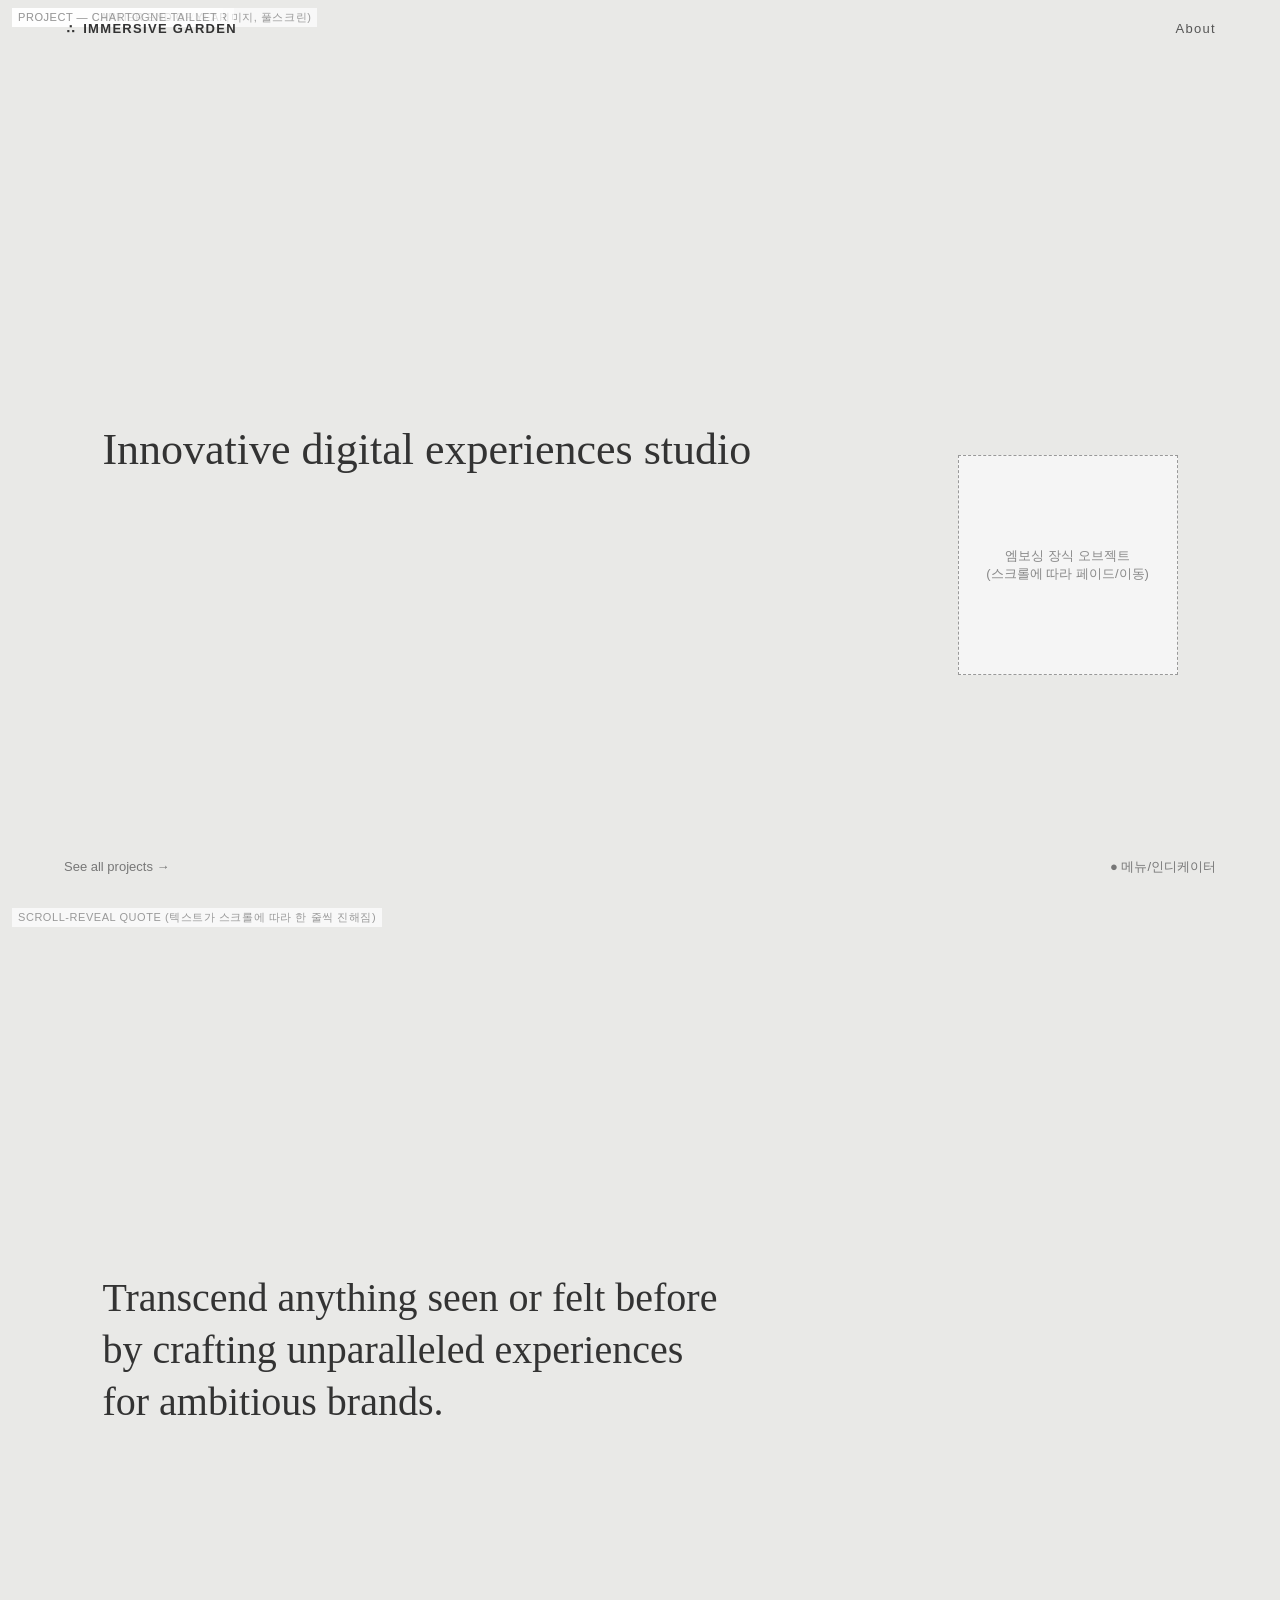
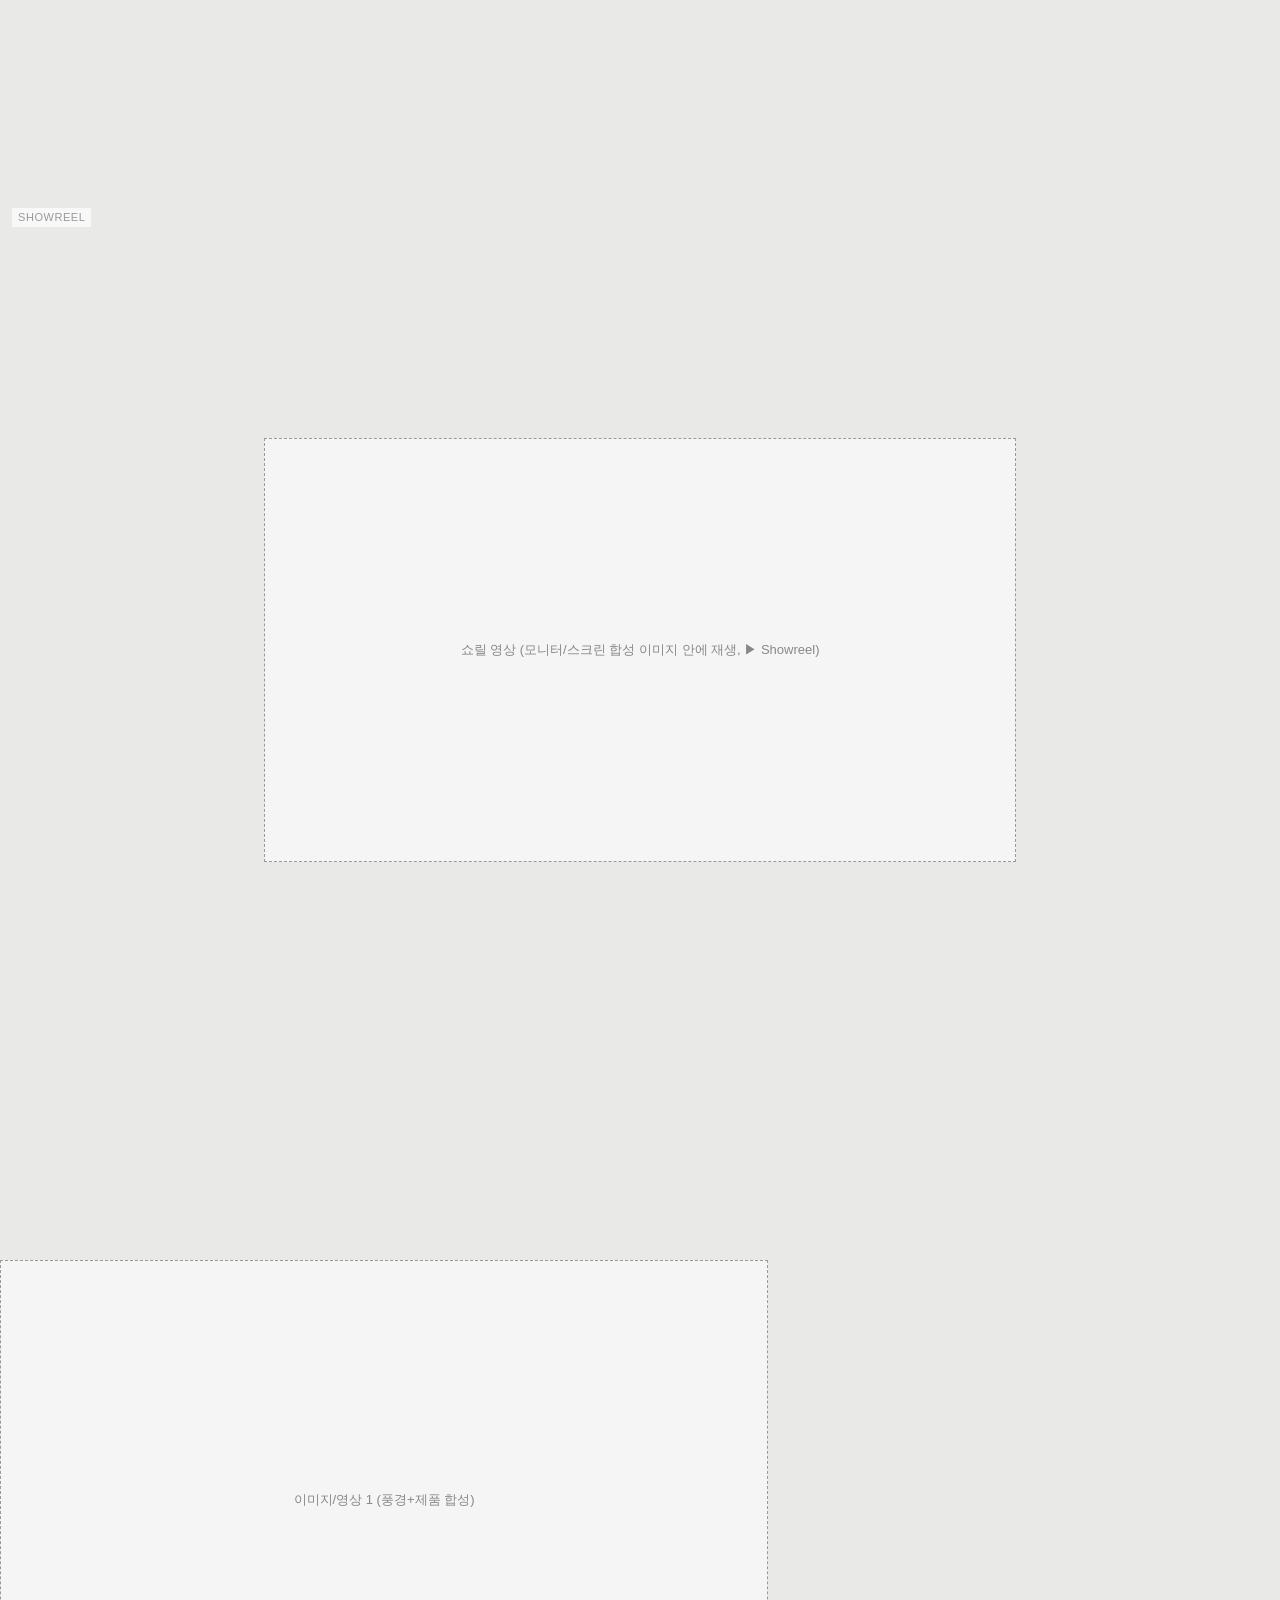
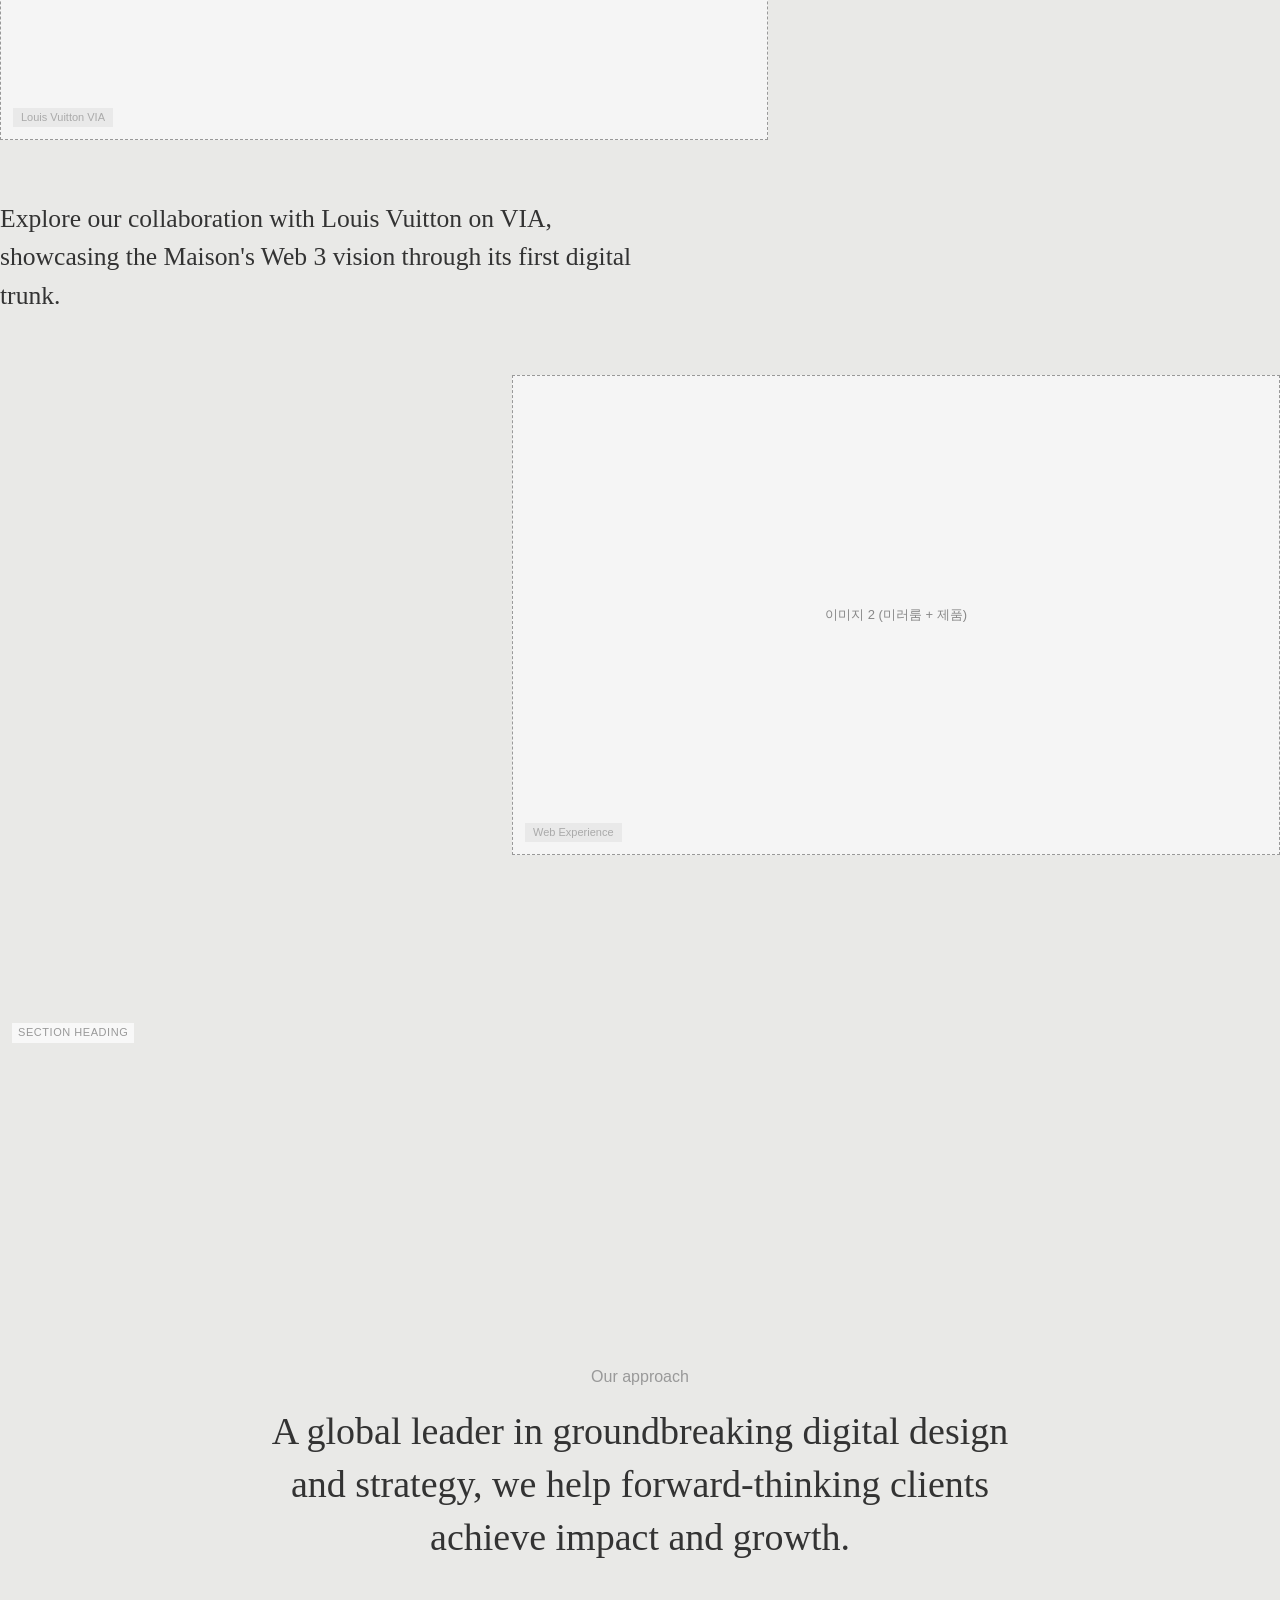
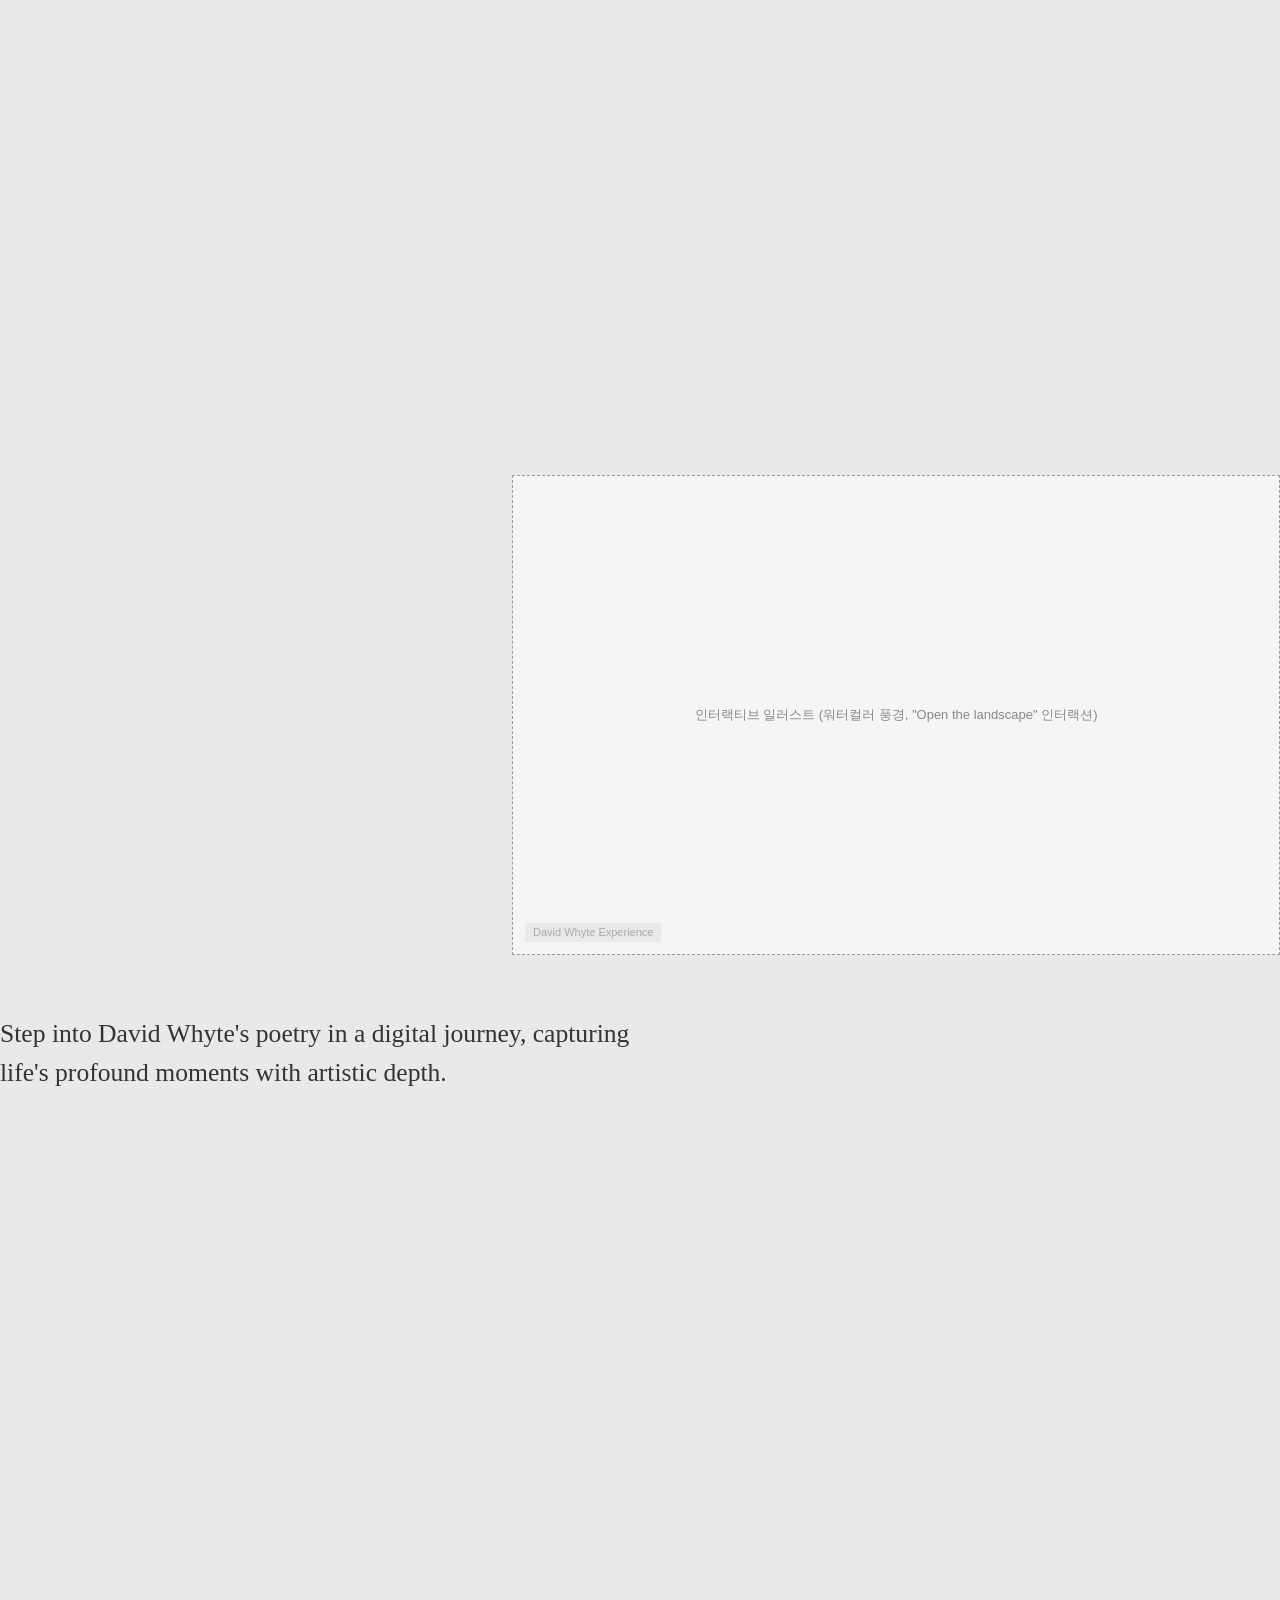
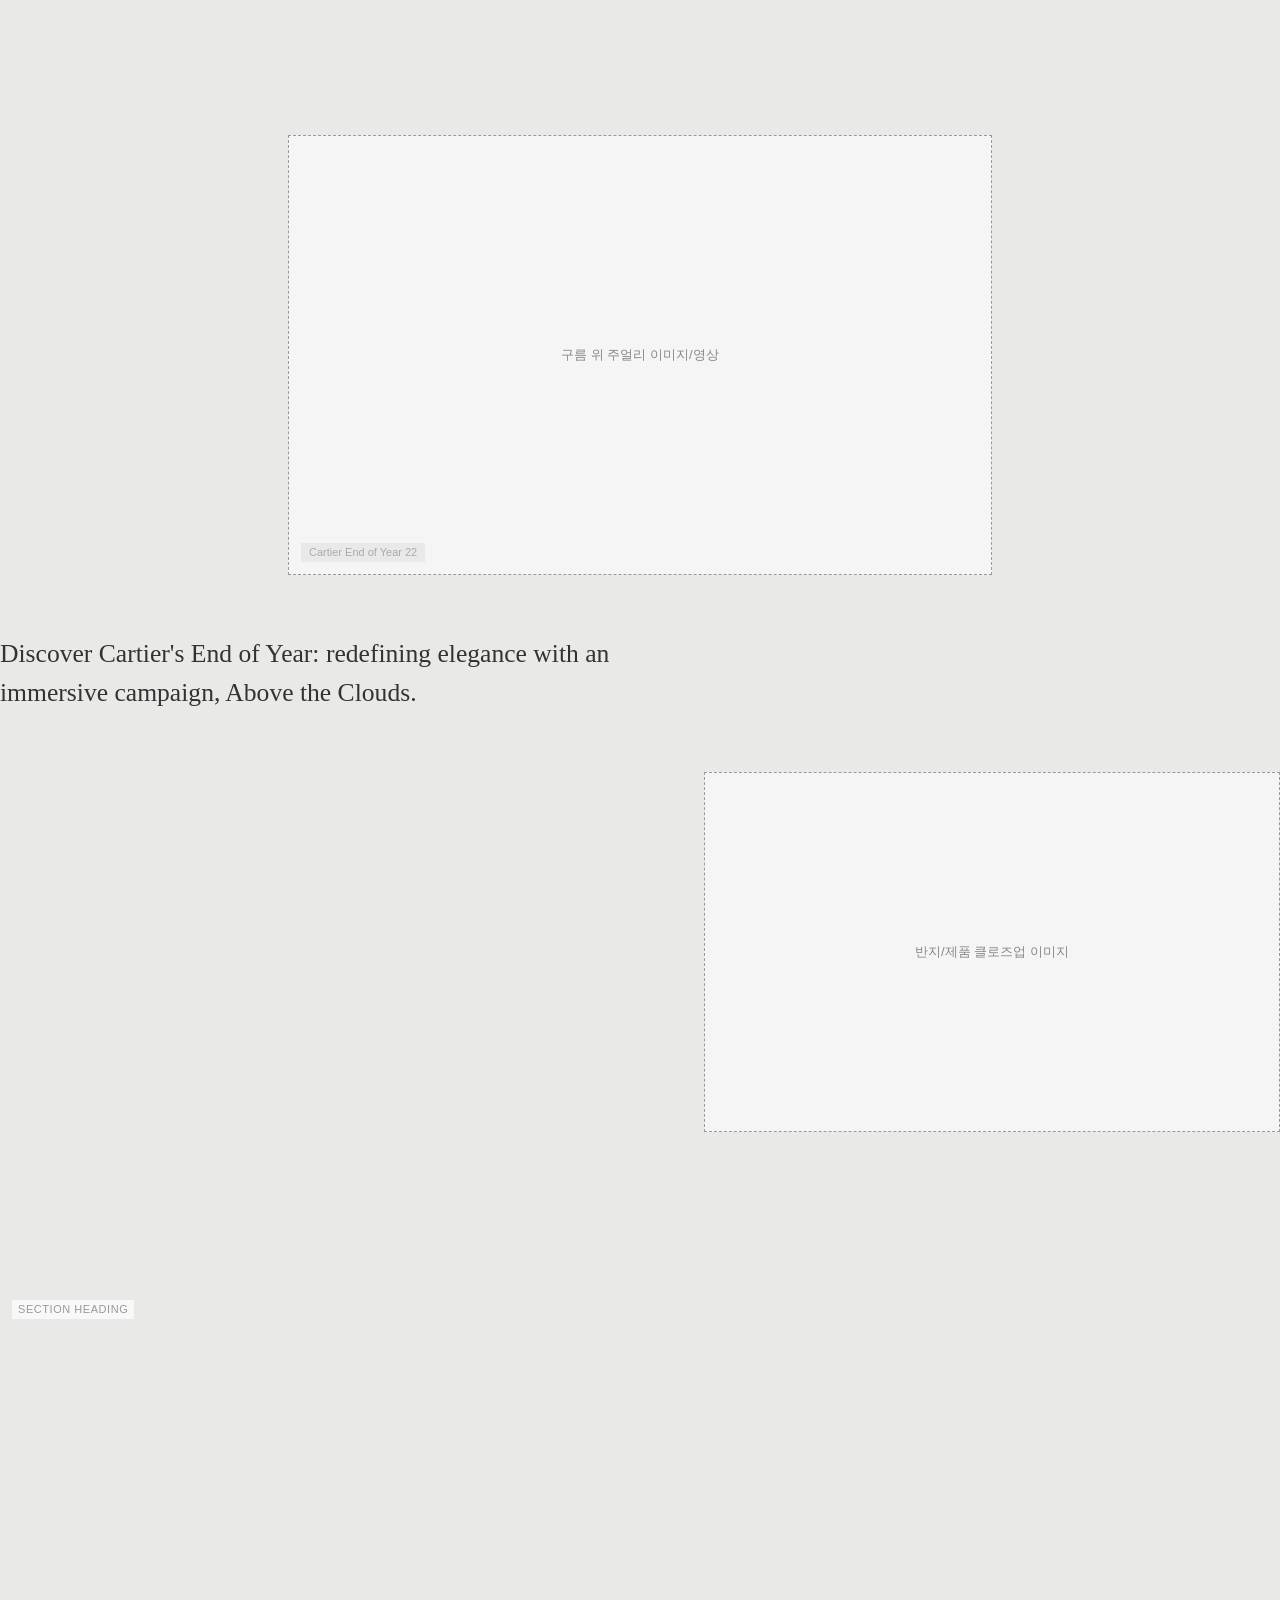
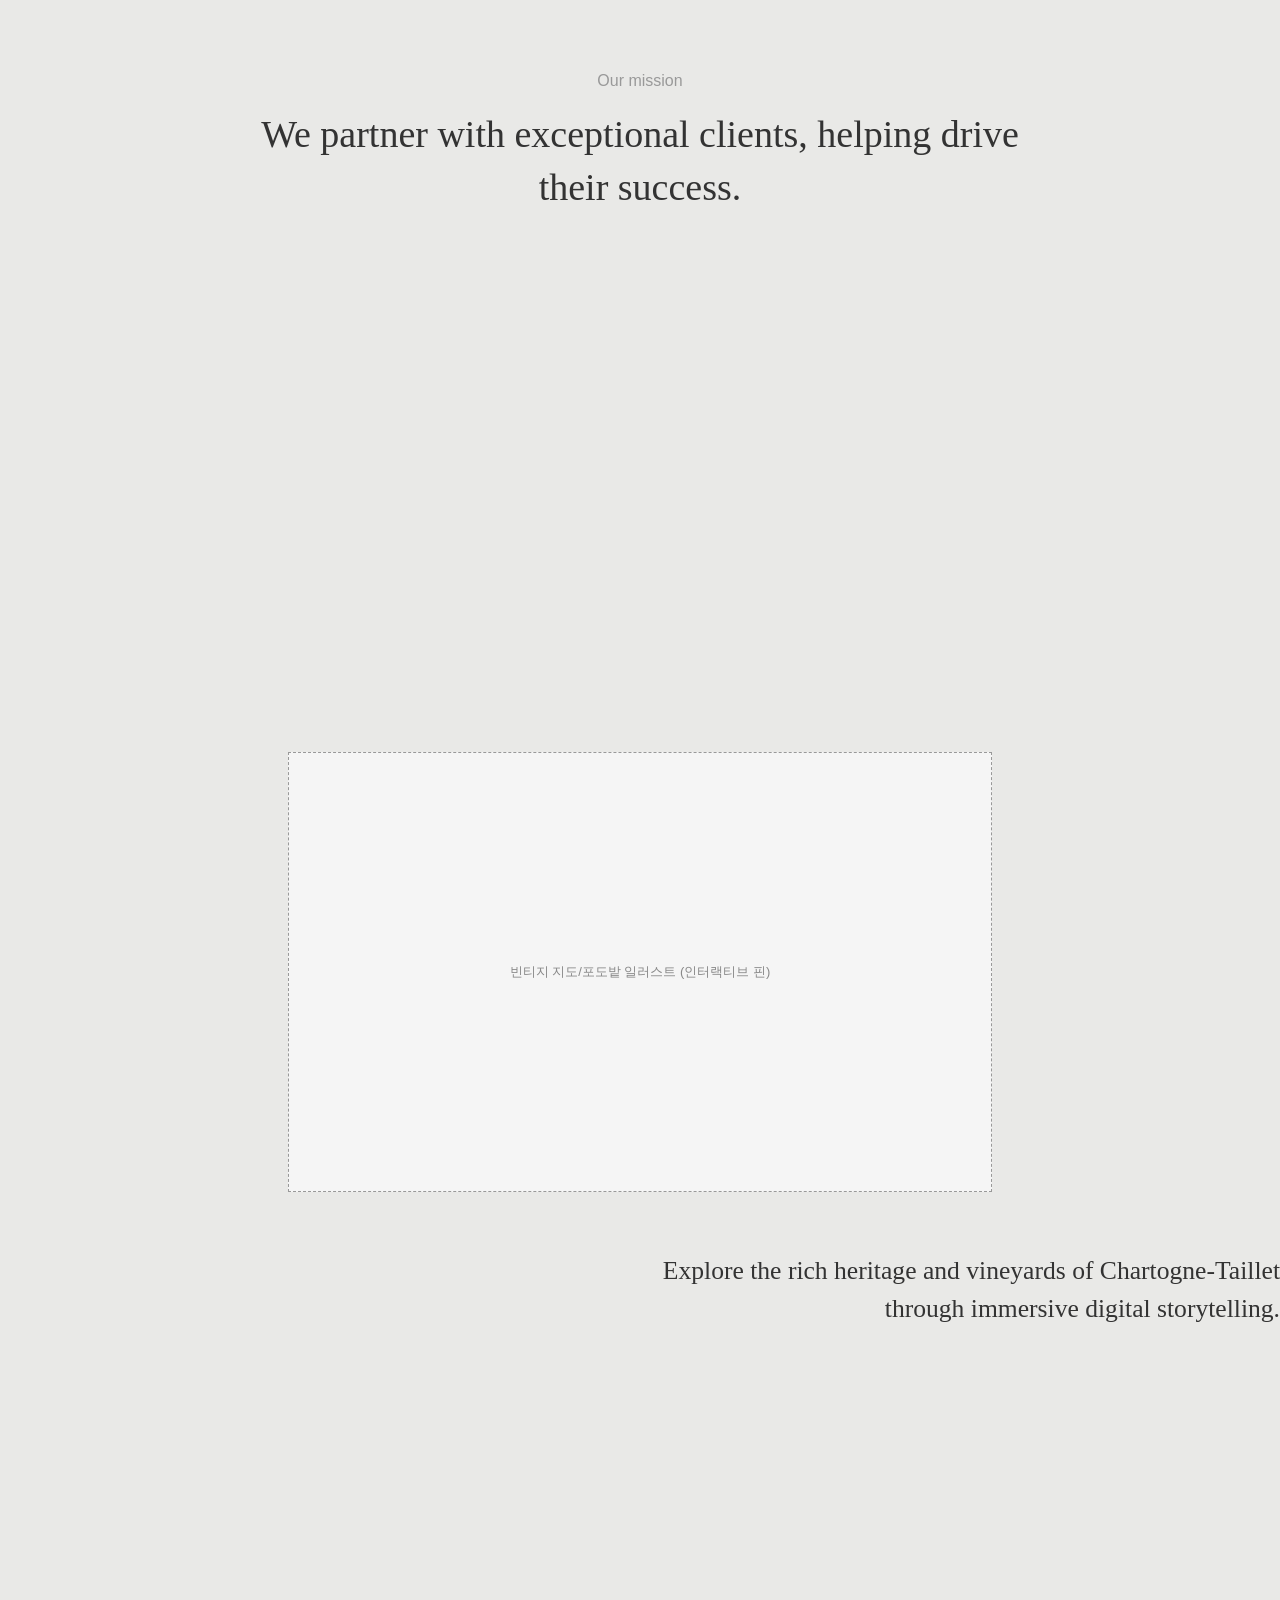
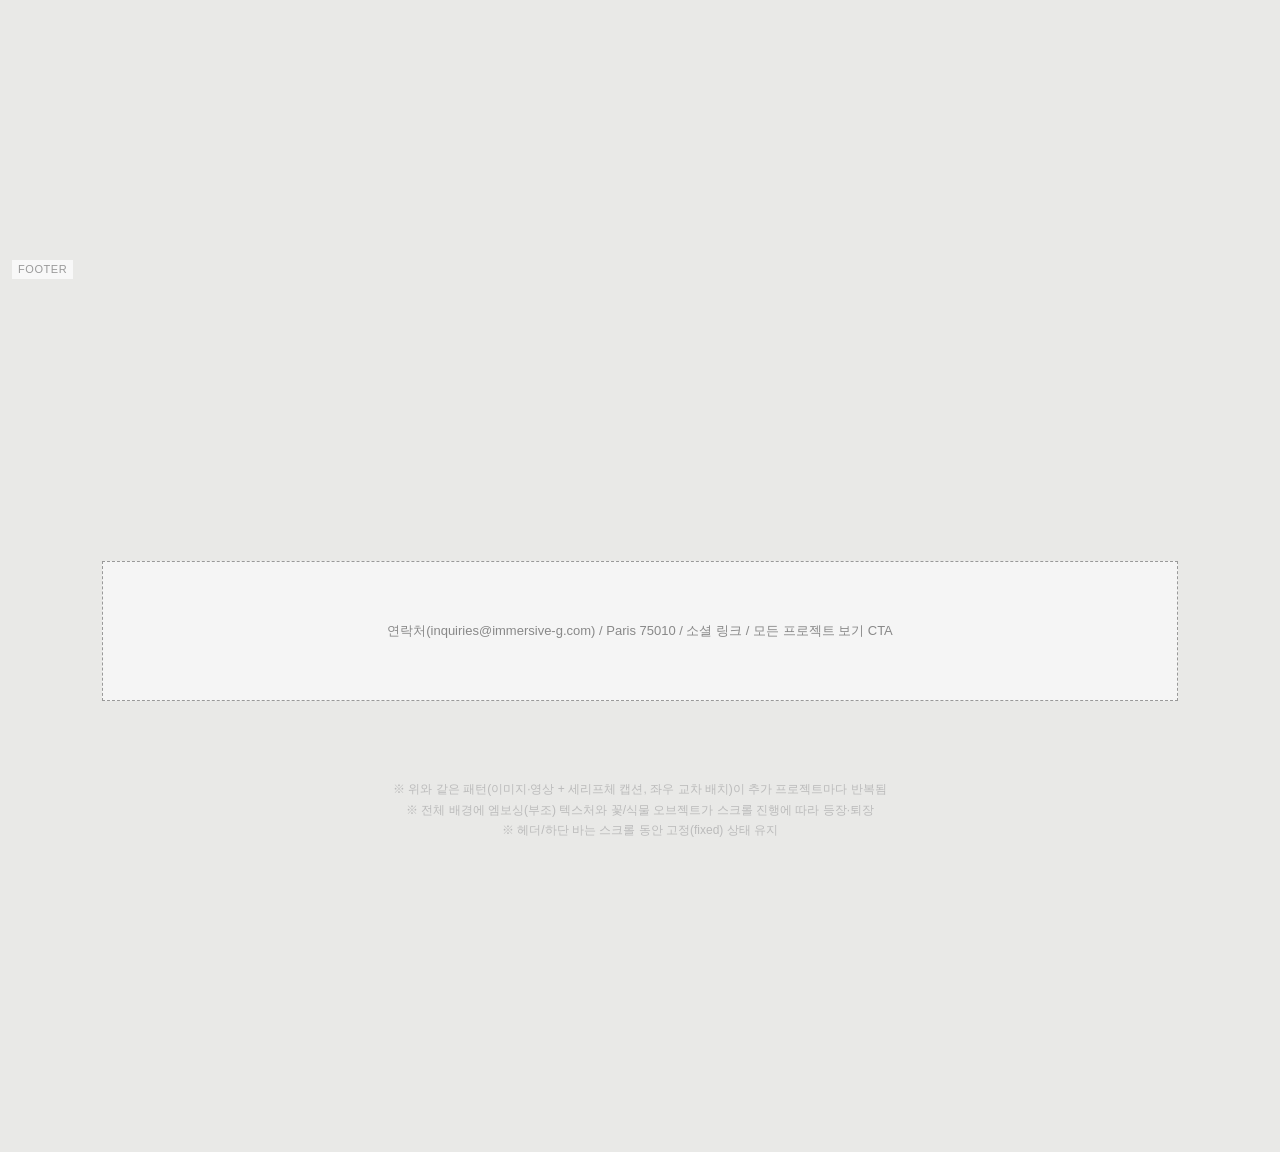
==== index.html @ 6931b3aa "Initial commit: immersive-g.com wireframe" ====
<!DOCTYPE html>
<html lang="ko">
<head>
<meta charset="UTF-8">
<meta name="viewport" content="width=device-width, initial-scale=1.0">
<title>Wireframe - immersive-g.com</title>
<style>
  * { box-sizing: border-box; margin: 0; padding: 0; }
  body {
    font-family: -apple-system, "Helvetica Neue", Arial, sans-serif;
    color: #333;
    background: #e9e9e7;
    line-height: 1.4;
  }
  .wf-box {
    border: 1px dashed #999;
    background: #f5f5f5;
    display: flex;
    align-items: center;
    justify-content: center;
    color: #888;
    font-size: 13px;
    text-align: center;
    padding: 8px;
  }
  .label {
    position: absolute;
    top: 8px;
    left: 12px;
    background: rgba(255,255,255,0.7);
    padding: 2px 6px;
    font-size: 11px;
    color: #999;
    letter-spacing: 0.05em;
    text-transform: uppercase;
    z-index: 5;
  }

  /* Fixed header */
  header {
    position: fixed;
    top: 0; left: 0; right: 0;
    display: flex;
    justify-content: space-between;
    align-items: center;
    padding: 20px 5%;
    z-index: 50;
    pointer-events: none;
    font-size: 13px;
    letter-spacing: 0.1em;
  }
  .logo { font-weight: 600; }
  nav a { color: #555; text-decoration: none; }

  /* Fixed footer bar */
  .fixed-footer {
    position: fixed;
    bottom: 24px; left: 0; right: 0;
    display: flex;
    justify-content: space-between;
    padding: 0 5%;
    font-size: 13px;
    color: #777;
    z-index: 50;
    pointer-events: none;
  }

  section {
    position: relative;
    min-height: 100vh;
    padding: 120px 8%;
    display: flex;
    flex-direction: column;
    justify-content: center;
  }

  /* Hero */
  .hero h1 {
    font-family: Georgia, "Times New Roman", serif;
    font-weight: 400;
    font-size: clamp(28px, 4vw, 44px);
    max-width: 700px;
  }
  .hero .embossed-note {
    position: absolute;
    right: 8%;
    bottom: 25%;
    width: 220px;
    height: 220px;
  }

  /* Reveal quote */
  .quote-block {
    align-items: flex-start;
  }
  .quote-block p {
    font-family: Georgia, "Times New Roman", serif;
    font-size: clamp(24px, 3.5vw, 40px);
    max-width: 620px;
    line-height: 1.3;
  }

  /* Section heading (Our approach / Our mission) */
  .section-heading {
    align-items: center;
    text-align: center;
  }
  .section-heading .eyebrow {
    color: #999;
    font-size: 16px;
    margin-bottom: 16px;
  }
  .section-heading h2 {
    font-family: Georgia, "Times New Roman", serif;
    font-weight: 400;
    font-size: clamp(22px, 3vw, 38px);
    max-width: 800px;
    margin: 0 auto;
  }

  /* Project block: image + caption, alternating sides */
  .project-block {
    display: flex;
    flex-direction: column;
    gap: 60px;
    min-height: 140vh;
    padding-top: 160px;
    padding-bottom: 160px;
  }
  .project-media {
    position: relative;
    width: 60%;
    aspect-ratio: 16/10;
  }
  .project-media .tag {
    position: absolute;
    bottom: 12px;
    left: 12px;
    font-size: 11px;
    color: #aaa;
    background: rgba(0,0,0,0.05);
    padding: 2px 8px;
  }
  .project-caption {
    width: 50%;
    font-family: Georgia, "Times New Roman", serif;
    font-size: clamp(18px, 2vw, 26px);
    line-height: 1.5;
  }
  .align-left .project-media { align-self: flex-start; }
  .align-left .project-caption { align-self: flex-start; }
  .align-right .project-media { align-self: flex-end; }
  .align-right .project-caption { align-self: flex-end; text-align: right; }

  @media (max-width: 760px) {
    .project-media, .project-caption { width: 100%; }
    .align-left .project-caption, .align-right .project-caption { text-align: left; }
    section { padding: 100px 6%; }
    .hero .embossed-note { display: none; }
  }

  .scroll-list {
    list-style: none;
    font-size: 12px;
    color: #bbb;
    margin-top: 80px;
  }
  .scroll-list li { margin-bottom: 4px; }
</style>
</head>
<body>

  <!-- Fixed Header -->
  <header>
    <div class="logo">⛬ IMMERSIVE GARDEN</div>
    <nav><a href="#">About</a></nav>
  </header>

  <!-- Fixed footer bar (persists across scroll) -->
  <div class="fixed-footer">
    <span>See all projects →</span>
    <span>● 메뉴/인디케이터</span>
  </div>

  <!-- Hero -->
  <section class="hero">
    <span class="label">Hero (배경: 엠보싱 텍스처 + 꽃 부조 이미지, 풀스크린)</span>
    <h1>Innovative digital experiences studio</h1>
    <div class="wf-box embossed-note">엠보싱 장식 오브젝트<br>(스크롤에 따라 페이드/이동)</div>
  </section>

  <!-- Reveal quote (scroll-triggered text reveal) -->
  <section class="quote-block">
    <span class="label">Scroll-reveal Quote (텍스트가 스크롤에 따라 한 줄씩 진해짐)</span>
    <p>Transcend anything seen or felt before by crafting unparalleled experiences for ambitious brands.</p>
  </section>

  <!-- Showreel -->
  <section style="align-items:center; justify-content:center;">
    <span class="label">Showreel</span>
    <div class="wf-box" style="width:70%; aspect-ratio:16/9;">
      쇼릴 영상 (모니터/스크린 합성 이미지 안에 재생, ▶ Showreel)
    </div>
  </section>

  <!-- Project 1: Louis Vuitton VIA (left aligned media + caption) -->
  <div class="project-block align-left">
    <span class="label">Project — Louis Vuitton VIA</span>
    <div class="wf-box project-media">
      이미지/영상 1 (풍경+제품 합성)
      <span class="tag">Louis Vuitton VIA</span>
    </div>
    <p class="project-caption">Explore our collaboration with Louis Vuitton on VIA, showcasing the Maison's Web 3 vision through its first digital trunk.</p>
    <div class="wf-box project-media" style="align-self:flex-end;">
      이미지 2 (미러룸 + 제품)
      <span class="tag">Web Experience</span>
    </div>
  </div>

  <!-- Section heading: Our approach -->
  <section class="section-heading">
    <span class="label">Section heading</span>
    <div class="eyebrow">Our approach</div>
    <h2>A global leader in groundbreaking digital design and strategy, we help forward-thinking clients achieve impact and growth.</h2>
  </section>

  <!-- Project 2: David Whyte (right aligned media, left caption below) -->
  <div class="project-block align-right">
    <span class="label">Project — David Whyte</span>
    <div class="wf-box project-media">
      인터랙티브 일러스트 (워터컬러 풍경, "Open the landscape" 인터랙션)
      <span class="tag">David Whyte Experience</span>
    </div>
    <p class="project-caption" style="align-self:flex-start; text-align:left;">Step into David Whyte's poetry in a digital journey, capturing life's profound moments with artistic depth.</p>
  </div>

  <!-- Project 3: Cartier (centered media + caption) -->
  <div class="project-block">
    <span class="label">Project — Cartier End of Year</span>
    <div class="wf-box project-media" style="align-self:center; width:55%;">
      구름 위 주얼리 이미지/영상
      <span class="tag">Cartier End of Year 22</span>
    </div>
    <p class="project-caption" style="align-self:flex-start;">Discover Cartier's End of Year: redefining elegance with an immersive campaign, Above the Clouds.</p>
    <div class="wf-box project-media" style="align-self:flex-end; width:45%;">
      반지/제품 클로즈업 이미지
    </div>
  </div>

  <!-- Section heading: Our mission -->
  <section class="section-heading">
    <span class="label">Section heading</span>
    <div class="eyebrow">Our mission</div>
    <h2>We partner with exceptional clients, helping drive their success.</h2>
  </section>

  <!-- Project 4: Chartogne-Taillet -->
  <div class="project-block">
    <span class="label">Project — Chartogne-Taillet</span>
    <div class="wf-box project-media" style="align-self:center; width:55%;">
      빈티지 지도/포도밭 일러스트 (인터랙티브 핀)
    </div>
    <p class="project-caption" style="align-self:flex-end; text-align:right;">Explore the rich heritage and vineyards of Chartogne-Taillet through immersive digital storytelling.</p>
  </div>

  <!-- Footer / End -->
  <section style="align-items:center; text-align:center;">
    <span class="label">Footer</span>
    <div class="wf-box" style="width:100%; padding:60px;">
      연락처(inquiries@immersive-g.com) / Paris 75010 / 소셜 링크 / 모든 프로젝트 보기 CTA
    </div>
    <ul class="scroll-list">
      <li>※ 위와 같은 패턴(이미지·영상 + 세리프체 캡션, 좌우 교차 배치)이 추가 프로젝트마다 반복됨</li>
      <li>※ 전체 배경에 엠보싱(부조) 텍스처와 꽃/식물 오브젝트가 스크롤 진행에 따라 등장·퇴장</li>
      <li>※ 헤더/하단 바는 스크롤 동안 고정(fixed) 상태 유지</li>
    </ul>
  </section>

</body>
</html>
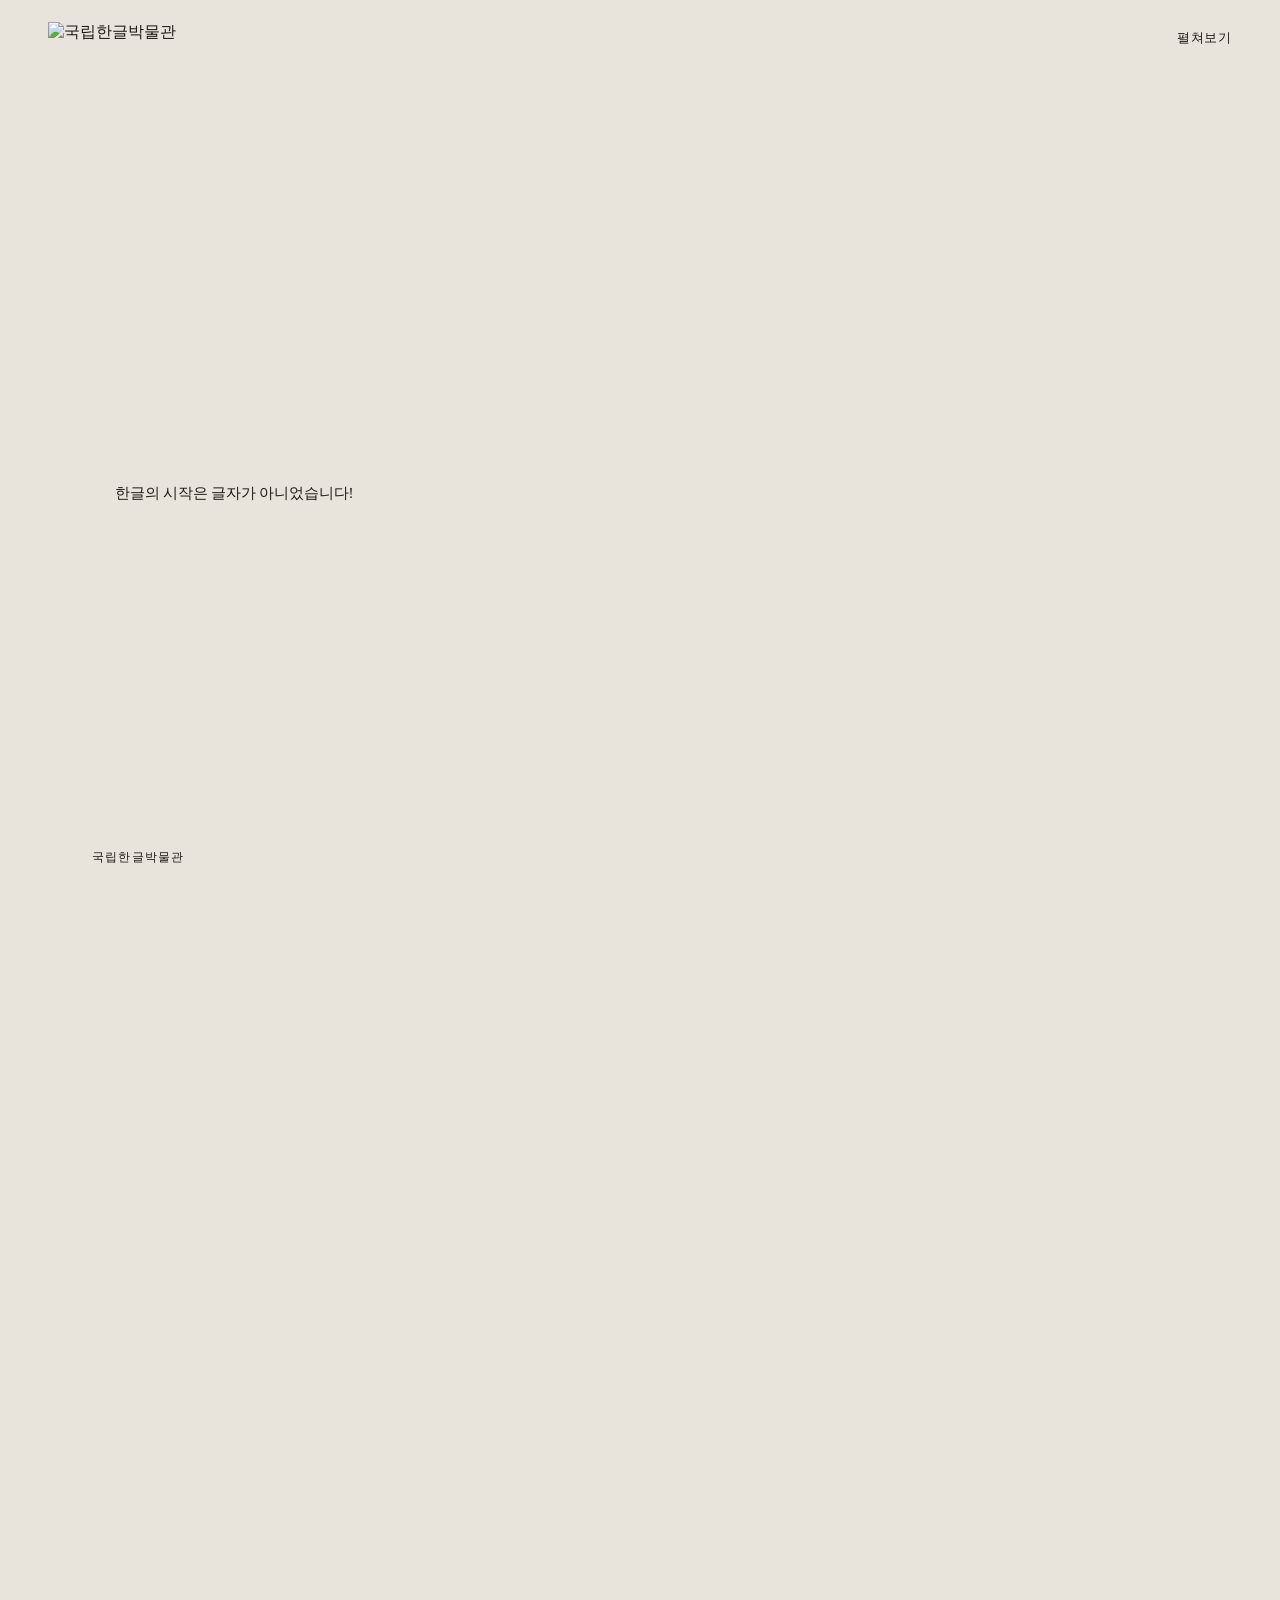
==== commit 969cd6e3: "init: 국립한글박물관 히어로 섹션 마크업 - Three.js WebGL 배경 양각 효과 (bumpMap + PointLight) - GSAP ScrollTrigger 텍스트 크" ====
--- a/index.html
+++ b/index.html
@@ -1,280 +1,58 @@
 <!DOCTYPE html>
 <html lang="ko">
 <head>
-<meta charset="UTF-8">
-<meta name="viewport" content="width=device-width, initial-scale=1.0">
-<title>Wireframe - immersive-g.com</title>
-<style>
-  * { box-sizing: border-box; margin: 0; padding: 0; }
-  body {
-    font-family: -apple-system, "Helvetica Neue", Arial, sans-serif;
-    color: #333;
-    background: #e9e9e7;
-    line-height: 1.4;
-  }
-  .wf-box {
-    border: 1px dashed #999;
-    background: #f5f5f5;
-    display: flex;
-    align-items: center;
-    justify-content: center;
-    color: #888;
-    font-size: 13px;
-    text-align: center;
-    padding: 8px;
-  }
-  .label {
-    position: absolute;
-    top: 8px;
-    left: 12px;
-    background: rgba(255,255,255,0.7);
-    padding: 2px 6px;
-    font-size: 11px;
-    color: #999;
-    letter-spacing: 0.05em;
-    text-transform: uppercase;
-    z-index: 5;
-  }
-
-  /* Fixed header */
-  header {
-    position: fixed;
-    top: 0; left: 0; right: 0;
-    display: flex;
-    justify-content: space-between;
-    align-items: center;
-    padding: 20px 5%;
-    z-index: 50;
-    pointer-events: none;
-    font-size: 13px;
-    letter-spacing: 0.1em;
-  }
-  .logo { font-weight: 600; }
-  nav a { color: #555; text-decoration: none; }
-
-  /* Fixed footer bar */
-  .fixed-footer {
-    position: fixed;
-    bottom: 24px; left: 0; right: 0;
-    display: flex;
-    justify-content: space-between;
-    padding: 0 5%;
-    font-size: 13px;
-    color: #777;
-    z-index: 50;
-    pointer-events: none;
-  }
-
-  section {
-    position: relative;
-    min-height: 100vh;
-    padding: 120px 8%;
-    display: flex;
-    flex-direction: column;
-    justify-content: center;
-  }
-
-  /* Hero */
-  .hero h1 {
-    font-family: Georgia, "Times New Roman", serif;
-    font-weight: 400;
-    font-size: clamp(28px, 4vw, 44px);
-    max-width: 700px;
-  }
-  .hero .embossed-note {
-    position: absolute;
-    right: 8%;
-    bottom: 25%;
-    width: 220px;
-    height: 220px;
-  }
-
-  /* Reveal quote */
-  .quote-block {
-    align-items: flex-start;
-  }
-  .quote-block p {
-    font-family: Georgia, "Times New Roman", serif;
-    font-size: clamp(24px, 3.5vw, 40px);
-    max-width: 620px;
-    line-height: 1.3;
-  }
-
-  /* Section heading (Our approach / Our mission) */
-  .section-heading {
-    align-items: center;
-    text-align: center;
-  }
-  .section-heading .eyebrow {
-    color: #999;
-    font-size: 16px;
-    margin-bottom: 16px;
-  }
-  .section-heading h2 {
-    font-family: Georgia, "Times New Roman", serif;
-    font-weight: 400;
-    font-size: clamp(22px, 3vw, 38px);
-    max-width: 800px;
-    margin: 0 auto;
-  }
-
-  /* Project block: image + caption, alternating sides */
-  .project-block {
-    display: flex;
-    flex-direction: column;
-    gap: 60px;
-    min-height: 140vh;
-    padding-top: 160px;
-    padding-bottom: 160px;
-  }
-  .project-media {
-    position: relative;
-    width: 60%;
-    aspect-ratio: 16/10;
-  }
-  .project-media .tag {
-    position: absolute;
-    bottom: 12px;
-    left: 12px;
-    font-size: 11px;
-    color: #aaa;
-    background: rgba(0,0,0,0.05);
-    padding: 2px 8px;
-  }
-  .project-caption {
-    width: 50%;
-    font-family: Georgia, "Times New Roman", serif;
-    font-size: clamp(18px, 2vw, 26px);
-    line-height: 1.5;
-  }
-  .align-left .project-media { align-self: flex-start; }
-  .align-left .project-caption { align-self: flex-start; }
-  .align-right .project-media { align-self: flex-end; }
-  .align-right .project-caption { align-self: flex-end; text-align: right; }
-
-  @media (max-width: 760px) {
-    .project-media, .project-caption { width: 100%; }
-    .align-left .project-caption, .align-right .project-caption { text-align: left; }
-    section { padding: 100px 6%; }
-    .hero .embossed-note { display: none; }
-  }
-
-  .scroll-list {
-    list-style: none;
-    font-size: 12px;
-    color: #bbb;
-    margin-top: 80px;
-  }
-  .scroll-list li { margin-bottom: 4px; }
-</style>
+  <meta charset="UTF-8">
+  <meta name="viewport" content="width=device-width, initial-scale=1.0">
+  <title>나랏말싸미 — 국립한글박물관</title>
+  <link href="https://hangeul.pstatic.net/hangeul_static/css/maru-buri.css" rel="stylesheet">
+  <link rel="stylesheet" href="css/style.css">
 </head>
 <body>
 
-  <!-- Fixed Header -->
-  <header>
-    <div class="logo">⛬ IMMERSIVE GARDEN</div>
-    <nav><a href="#">About</a></nav>
-  </header>
+  <!-- ==========================================
+       SECTION 01 · HERO
+       배경 PNG 1장 + 스크롤 텍스트 전환
+  =========================================== -->
+  <section class="s-hero" id="hero">
 
-  <!-- Fixed footer bar (persists across scroll) -->
-  <div class="fixed-footer">
-    <span>See all projects →</span>
-    <span>● 메뉴/인디케이터</span>
-  </div>
+    <!-- 배경 PNG — Three.js WebGL 캔버스로 렌더링 -->
+    <div class="s-hero__bg">
+      <canvas id="hero-canvas"></canvas>
+    </div>
 
-  <!-- Hero -->
-  <section class="hero">
-    <span class="label">Hero (배경: 엠보싱 텍스처 + 꽃 부조 이미지, 풀스크린)</span>
-    <h1>Innovative digital experiences studio</h1>
-    <div class="wf-box embossed-note">엠보싱 장식 오브젝트<br>(스크롤에 따라 페이드/이동)</div>
+    <!-- 상단 바 -->
+    <header class="top-bar">
+      <div class="top-bar__logo">
+        <!-- 로고 이미지 교체 예정 -->
+        <img src="assets/images/logo.png" alt="국립한글박물관" class="top-bar__logo-img">
+      </div>
+      <button class="btn-expand" type="button" aria-label="메뉴 펼쳐보기">
+        펼쳐보기
+      </button>
+    </header>
+
+    <!-- 스크롤로 전환되는 텍스트 -->
+    <div class="s-hero__copy">
+      <p class="s-hero__line s-hero__line--1">한글의 시작은 글자가 아니었습니다!</p>
+      <p class="s-hero__line s-hero__line--2">사람을 향한 <strong>마음</strong>이었습니다.</p>
+    </div>
+
+    <!-- 좌하단 로고 -->
+    <div class="s-hero__logo-bottom">
+      <img src="assets/images/logo-mark.png" alt="" class="s-hero__logo-mark" aria-hidden="true">
+      <span class="s-hero__logo-name">국립한글박물관</span>
+    </div>
+
   </section>
 
-  <!-- Reveal quote (scroll-triggered text reveal) -->
-  <section class="quote-block">
-    <span class="label">Scroll-reveal Quote (텍스트가 스크롤에 따라 한 줄씩 진해짐)</span>
-    <p>Transcend anything seen or felt before by crafting unparalleled experiences for ambitious brands.</p>
-  </section>
+  <!-- 다음 섹션 자리 -->
+  <div class="next-section-placeholder"></div>
 
-  <!-- Showreel -->
-  <section style="align-items:center; justify-content:center;">
-    <span class="label">Showreel</span>
-    <div class="wf-box" style="width:70%; aspect-ratio:16/9;">
-      쇼릴 영상 (모니터/스크린 합성 이미지 안에 재생, ▶ Showreel)
-    </div>
-  </section>
-
-  <!-- Project 1: Louis Vuitton VIA (left aligned media + caption) -->
-  <div class="project-block align-left">
-    <span class="label">Project — Louis Vuitton VIA</span>
-    <div class="wf-box project-media">
-      이미지/영상 1 (풍경+제품 합성)
-      <span class="tag">Louis Vuitton VIA</span>
-    </div>
-    <p class="project-caption">Explore our collaboration with Louis Vuitton on VIA, showcasing the Maison's Web 3 vision through its first digital trunk.</p>
-    <div class="wf-box project-media" style="align-self:flex-end;">
-      이미지 2 (미러룸 + 제품)
-      <span class="tag">Web Experience</span>
-    </div>
-  </div>
-
-  <!-- Section heading: Our approach -->
-  <section class="section-heading">
-    <span class="label">Section heading</span>
-    <div class="eyebrow">Our approach</div>
-    <h2>A global leader in groundbreaking digital design and strategy, we help forward-thinking clients achieve impact and growth.</h2>
-  </section>
-
-  <!-- Project 2: David Whyte (right aligned media, left caption below) -->
-  <div class="project-block align-right">
-    <span class="label">Project — David Whyte</span>
-    <div class="wf-box project-media">
-      인터랙티브 일러스트 (워터컬러 풍경, "Open the landscape" 인터랙션)
-      <span class="tag">David Whyte Experience</span>
-    </div>
-    <p class="project-caption" style="align-self:flex-start; text-align:left;">Step into David Whyte's poetry in a digital journey, capturing life's profound moments with artistic depth.</p>
-  </div>
-
-  <!-- Project 3: Cartier (centered media + caption) -->
-  <div class="project-block">
-    <span class="label">Project — Cartier End of Year</span>
-    <div class="wf-box project-media" style="align-self:center; width:55%;">
-      구름 위 주얼리 이미지/영상
-      <span class="tag">Cartier End of Year 22</span>
-    </div>
-    <p class="project-caption" style="align-self:flex-start;">Discover Cartier's End of Year: redefining elegance with an immersive campaign, Above the Clouds.</p>
-    <div class="wf-box project-media" style="align-self:flex-end; width:45%;">
-      반지/제품 클로즈업 이미지
-    </div>
-  </div>
-
-  <!-- Section heading: Our mission -->
-  <section class="section-heading">
-    <span class="label">Section heading</span>
-    <div class="eyebrow">Our mission</div>
-    <h2>We partner with exceptional clients, helping drive their success.</h2>
-  </section>
-
-  <!-- Project 4: Chartogne-Taillet -->
-  <div class="project-block">
-    <span class="label">Project — Chartogne-Taillet</span>
-    <div class="wf-box project-media" style="align-self:center; width:55%;">
-      빈티지 지도/포도밭 일러스트 (인터랙티브 핀)
-    </div>
-    <p class="project-caption" style="align-self:flex-end; text-align:right;">Explore the rich heritage and vineyards of Chartogne-Taillet through immersive digital storytelling.</p>
-  </div>
-
-  <!-- Footer / End -->
-  <section style="align-items:center; text-align:center;">
-    <span class="label">Footer</span>
-    <div class="wf-box" style="width:100%; padding:60px;">
-      연락처(inquiries@immersive-g.com) / Paris 75010 / 소셜 링크 / 모든 프로젝트 보기 CTA
-    </div>
-    <ul class="scroll-list">
-      <li>※ 위와 같은 패턴(이미지·영상 + 세리프체 캡션, 좌우 교차 배치)이 추가 프로젝트마다 반복됨</li>
-      <li>※ 전체 배경에 엠보싱(부조) 텍스처와 꽃/식물 오브젝트가 스크롤 진행에 따라 등장·퇴장</li>
-      <li>※ 헤더/하단 바는 스크롤 동안 고정(fixed) 상태 유지</li>
-    </ul>
-  </section>
-
+  <!-- Three.js -->
+  <script src="https://cdn.jsdelivr.net/npm/three@0.163.0/build/three.min.js"></script>
+  <!-- GSAP -->
+  <script src="https://cdnjs.cloudflare.com/ajax/libs/gsap/3.12.5/gsap.min.js"></script>
+  <script src="https://cdnjs.cloudflare.com/ajax/libs/gsap/3.12.5/ScrollTrigger.min.js"></script>
+  <script src="js/main.js"></script>
 </body>
 </html>
--- a/css/style.css
+++ b/css/style.css
@@ -0,0 +1,228 @@
+/* ============================================
+   FONTS
+   웹폰트: https://hangeul.pstatic.net/hangeul_static/css/maru-buri.css
+   family명: MaruBuriExtraLight / MaruBuriLight / MaruBuri / MaruBuriSemiBold / MaruBuriBold
+   ============================================ */
+
+
+/* ============================================
+   RESET & BASE
+   ============================================ */
+*, *::before, *::after {
+  box-sizing: border-box;
+  margin: 0;
+  padding: 0;
+}
+
+:root {
+  --color-bg:   #e8e4dc;
+  --color-text: #1e1b16;
+  --font-main:  'MaruBuri', serif;
+}
+
+html {
+  font-size: 16px;
+  scroll-behavior: auto; /* GSAP이 제어 */
+}
+
+body {
+  font-family: var(--font-main);
+  color: var(--color-text);
+  background: var(--color-bg);
+  overflow-x: hidden;
+}
+
+img {
+  display: block;
+  max-width: 100%;
+}
+
+button {
+  font-family: inherit;
+  cursor: pointer;
+}
+
+
+/* ============================================
+   SECTION 01 · HERO
+   ============================================ */
+.s-hero {
+  position: relative;
+  width: 100%;
+  height: 100vh;
+  overflow: hidden;
+}
+
+
+/* --- 배경 — Three.js 캔버스 컨테이너 --- */
+.s-hero__bg {
+  position: absolute;
+  inset: 0;
+  z-index: 0;
+}
+
+#hero-canvas {
+  display: block;
+  width: 100% !important;
+  height: 100% !important;
+}
+
+
+/* --- 상단 바 --- */
+.top-bar {
+  position: absolute;
+  top: 0;
+  left: 0;
+  right: 0;
+  z-index: 20;
+  display: flex;
+  align-items: center;
+  justify-content: space-between;
+  padding: 22px 48px;
+}
+
+.top-bar__logo {
+  height: 32px;
+}
+
+.top-bar__logo-img {
+  height: 100%;
+  width: auto;
+}
+
+/* 펼쳐보기 버튼 */
+.btn-expand {
+  font-size: 13px;
+  font-weight: 400;
+  letter-spacing: 0.06em;
+  color: var(--color-text);
+  background: none;
+  border: none;
+  padding: 4px 0;
+  position: relative;
+  transition: opacity 0.2s;
+}
+
+.btn-expand::after {
+  content: '';
+  position: absolute;
+  bottom: 2px;
+  left: 0;
+  right: 0;
+  height: 1px;
+  background: currentColor;
+  transform: scaleX(0);
+  transform-origin: left;
+  transition: transform 0.3s ease;
+}
+
+.btn-expand:hover {
+  opacity: 0.7;
+}
+
+.btn-expand:hover::after {
+  transform: scaleX(1);
+}
+
+
+/* --- 스크롤 전환 텍스트 --- */
+.s-hero__copy {
+  position: absolute;
+  left: 9%;
+  top: 54%;
+  transform: translateY(-50%);
+  z-index: 10;
+}
+
+.s-hero__line {
+  font-size: clamp(15px, 1.1vw, 21px);
+  font-weight: 400;
+  line-height: 1;
+  color: var(--color-text);
+  letter-spacing: -0.01em;
+  /* 두 줄 겹쳐서 배치 */
+  position: absolute;
+  top: 0;
+  left: 0;
+  white-space: nowrap;
+  will-change: opacity, transform;
+}
+
+.s-hero__line strong {
+  font-family: 'MaruBuriBold', serif;
+  font-weight: normal;
+}
+
+/* 2번째 텍스트는 JS에서 초기화 */
+.s-hero__line--2 {
+  opacity: 0;
+}
+
+
+/* --- 좌하단 로고 --- */
+.s-hero__logo-bottom {
+  position: absolute;
+  bottom: 34px;
+  left: 48px;
+  z-index: 20;
+  display: flex;
+  align-items: center;
+  gap: 10px;
+}
+
+.s-hero__logo-mark {
+  width: 34px;
+  height: auto;
+}
+
+.s-hero__logo-name {
+  font-size: 12px;
+  font-weight: 400;
+  letter-spacing: 0.1em;
+  color: var(--color-text);
+}
+
+
+/* ============================================
+   다음 섹션 플레이스홀더 (임시)
+   ============================================ */
+.next-section-placeholder {
+  height: 100vh;
+  background: var(--color-bg);
+}
+
+
+/* ============================================
+   RESPONSIVE
+   ============================================ */
+@media (max-width: 1024px) {
+  .top-bar {
+    padding: 18px 32px;
+  }
+
+  .s-hero__copy {
+    left: 6%;
+    top: 56%;
+  }
+
+  .s-hero__logo-bottom {
+    left: 32px;
+    bottom: 28px;
+  }
+}
+
+@media (max-width: 768px) {
+  .top-bar {
+    padding: 16px 24px;
+  }
+
+  .s-hero__copy {
+    left: 5%;
+    top: 60%;
+  }
+
+  .s-hero__logo-bottom {
+    left: 24px;
+    bottom: 24px;
+  }
+}
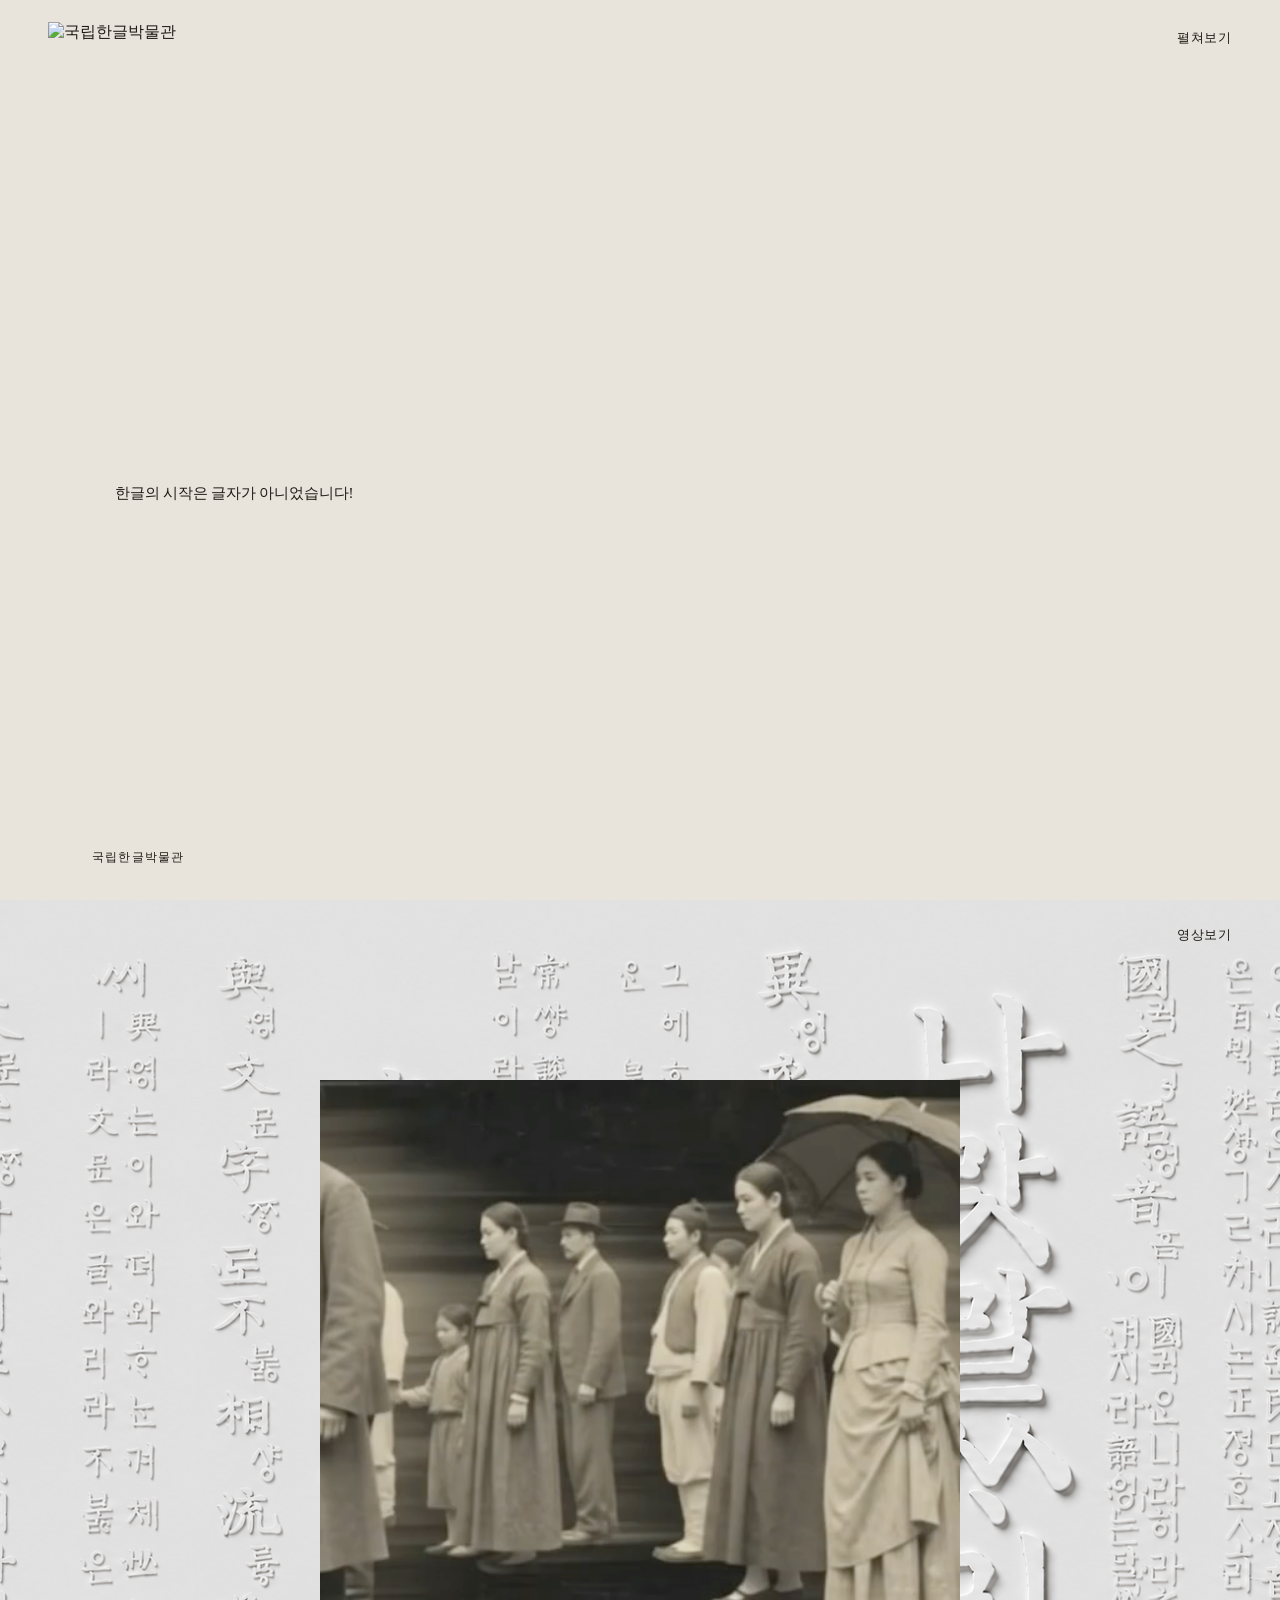
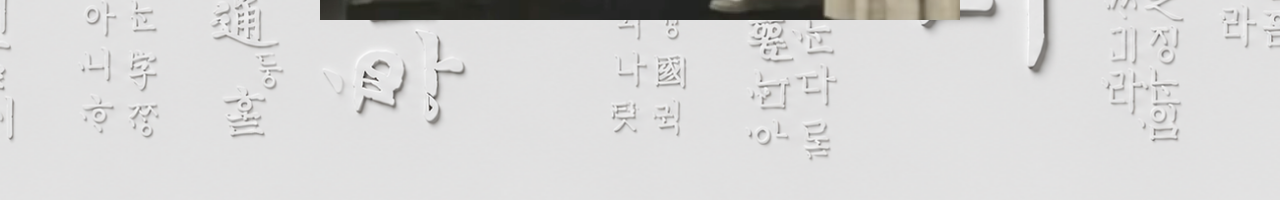
==== commit e66065f8: "feat: 섹션02 비디오 리빌 추가 - clip-path 마스크 확장 애니메이션 (GSAP ScrollTrigger) - 작은 액자 → 전체화면 scrub 연동 - 영상보기 버튼" ====
--- a/index.html
+++ b/index.html
@@ -45,8 +45,32 @@
 
   </section>
 
-  <!-- 다음 섹션 자리 -->
-  <div class="next-section-placeholder"></div>
+  <!-- ==========================================
+       SECTION 02 · VIDEO REVEAL
+       배경 동일 PNG + clip-path 마스크 확장
+  =========================================== -->
+  <section class="s-video" id="section-video">
+
+    <!-- 배경 텍스처 (hero와 동일 PNG, CSS) -->
+    <div class="s-video__bg"></div>
+
+    <!-- 우상단 영상보기 버튼 -->
+    <button class="btn-watch" type="button">영상보기</button>
+
+    <!-- 마스크 컨테이너 — clip-path가 스크롤에 따라 확장 -->
+    <div class="s-video__mask">
+      <video
+        class="s-video__player"
+        src="assets/video/main-video.mp4"
+        poster="assets/images/video-poster.png"
+        autoplay
+        muted
+        loop
+        playsinline
+      ></video>
+    </div>
+
+  </section>
 
   <!-- Three.js -->
   <script src="https://cdn.jsdelivr.net/npm/three@0.163.0/build/three.min.js"></script>
--- a/css/style.css
+++ b/css/style.css
@@ -184,11 +184,93 @@
 
 
 /* ============================================
-   다음 섹션 플레이스홀더 (임시)
-   ============================================ */
-.next-section-placeholder {
+   SECTION 02 · VIDEO REVEAL
+   ============================================ */
+.s-video {
+  position: relative;
+  width: 100%;
   height: 100vh;
-  background: var(--color-bg);
+  overflow: hidden;
+}
+
+/* 배경: hero와 동일 PNG, CSS로 처리 */
+.s-video__bg {
+  position: absolute;
+  inset: 0;
+  background-image: url('../assets/images/hero-bg.png');
+  background-size: cover;
+  background-position: center top;
+  z-index: 0;
+}
+
+/* 영상보기 버튼 */
+.btn-watch {
+  position: absolute;
+  top: 22px;
+  right: 48px;
+  z-index: 20;
+  font-family: var(--font-main);
+  font-size: 13px;
+  font-weight: 400;
+  letter-spacing: 0.06em;
+  color: var(--color-text);
+  background: none;
+  border: none;
+  cursor: pointer;
+  padding: 4px 0;
+  position: absolute;
+}
+
+.btn-watch::after {
+  content: '';
+  position: absolute;
+  bottom: 2px;
+  left: 0;
+  right: 0;
+  height: 1px;
+  background: currentColor;
+  transform: scaleX(0);
+  transform-origin: left;
+  transition: transform 0.3s ease;
+}
+
+.btn-watch:hover::after {
+  transform: scaleX(1);
+}
+
+/* 마스크 컨테이너
+   - clip-path 시작: 작은 액자 형태
+   - clip-path 끝: 전체 화면 (GSAP이 제어)
+*/
+.s-video__mask {
+  position: absolute;
+  inset: 0;
+  z-index: 5;
+  clip-path: inset(20% 25% 20% 25%);
+  will-change: clip-path;
+}
+
+.s-video__player {
+  display: block;
+  width: 100%;
+  height: 100%;
+  object-fit: cover;
+}
+
+
+/* ============================================
+   RESPONSIVE
+   ============================================ */
+@media (max-width: 1024px) {
+  .btn-watch {
+    right: 32px;
+  }
+}
+
+@media (max-width: 768px) {
+  .btn-watch {
+    right: 24px;
+  }
 }
 
 
